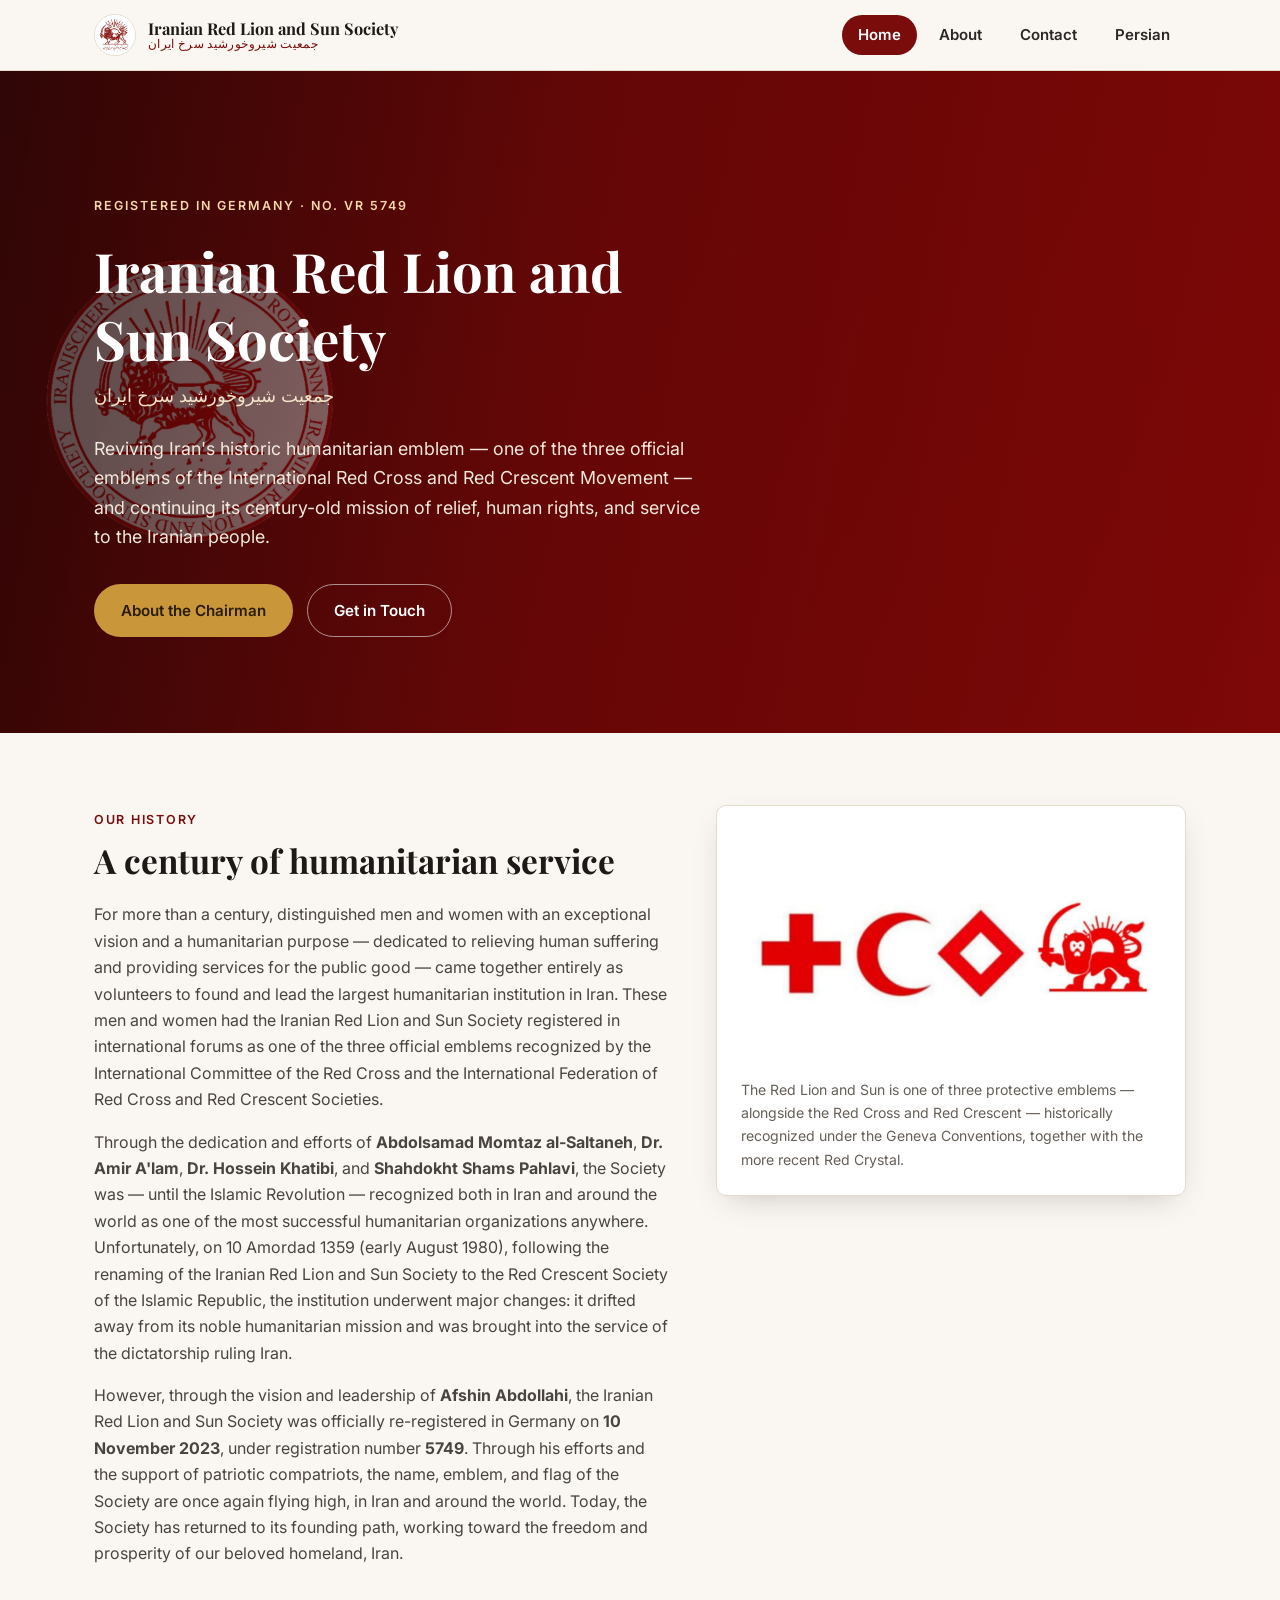
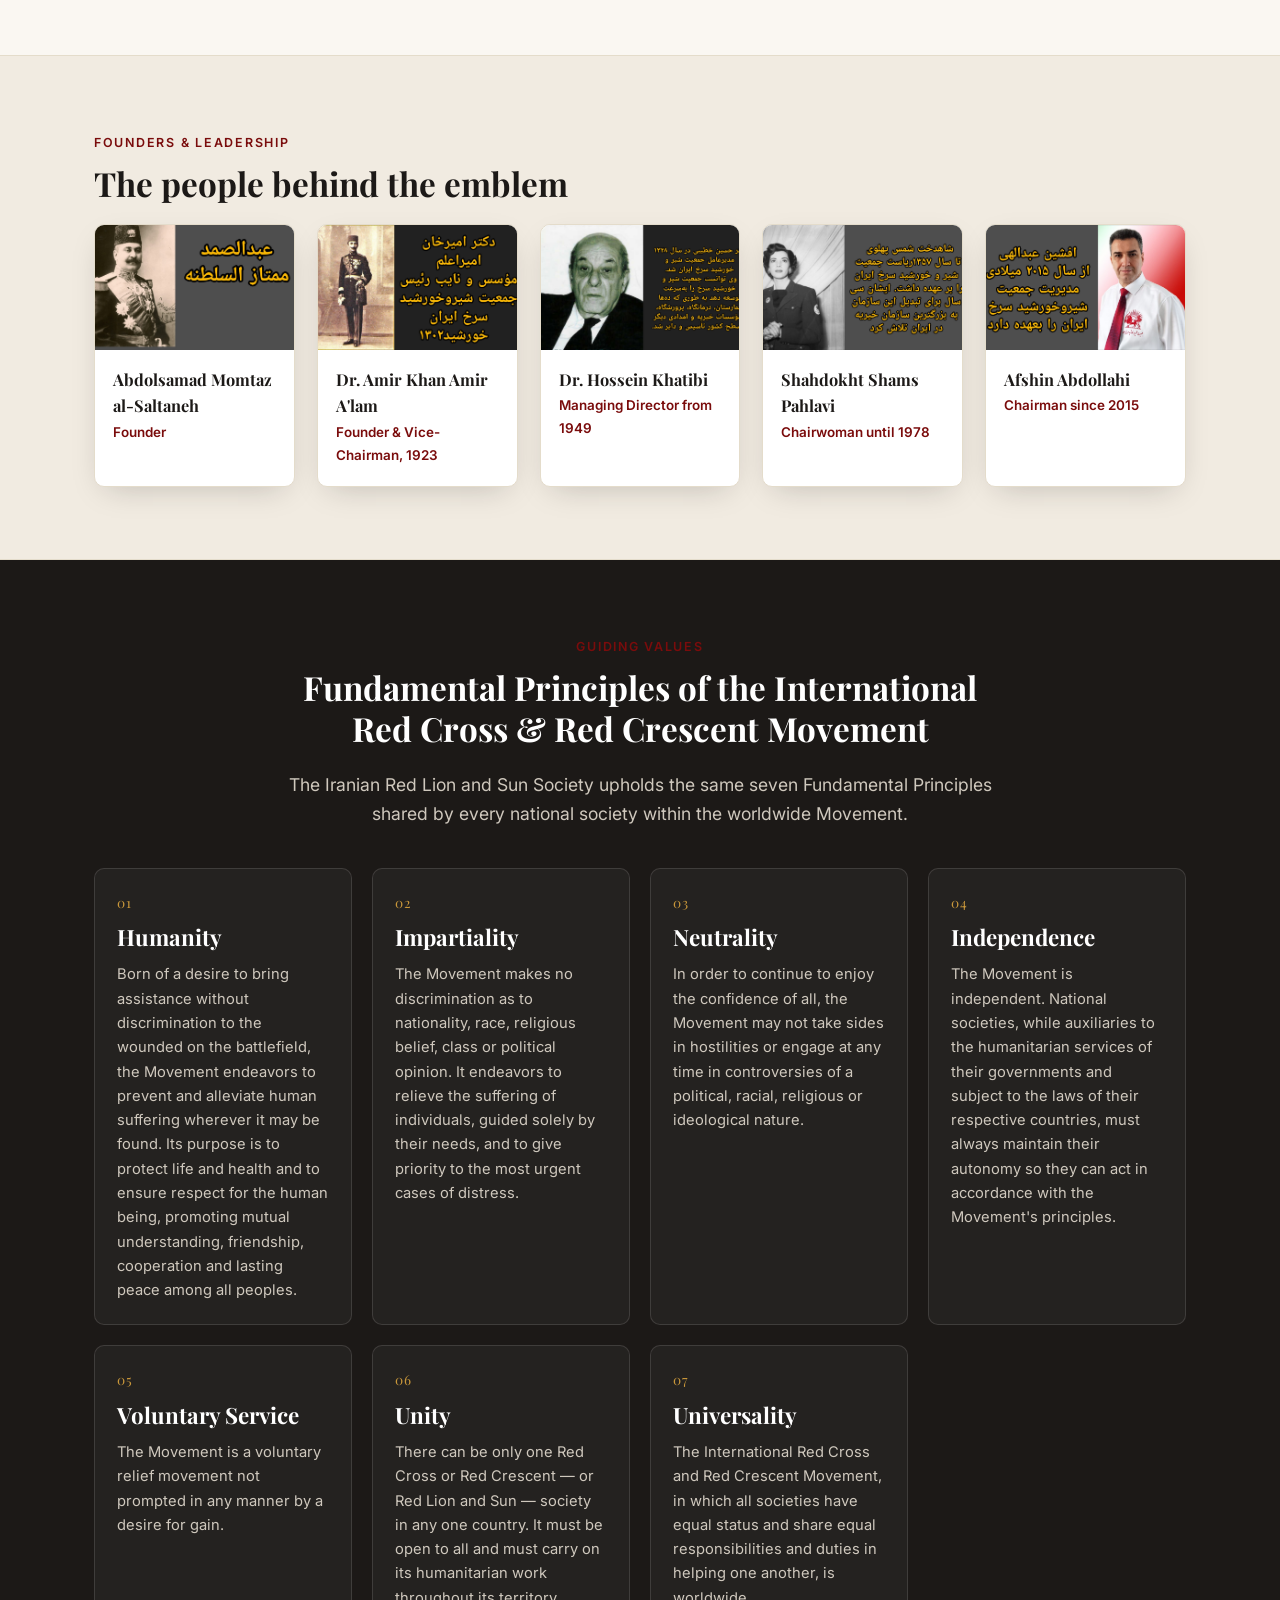
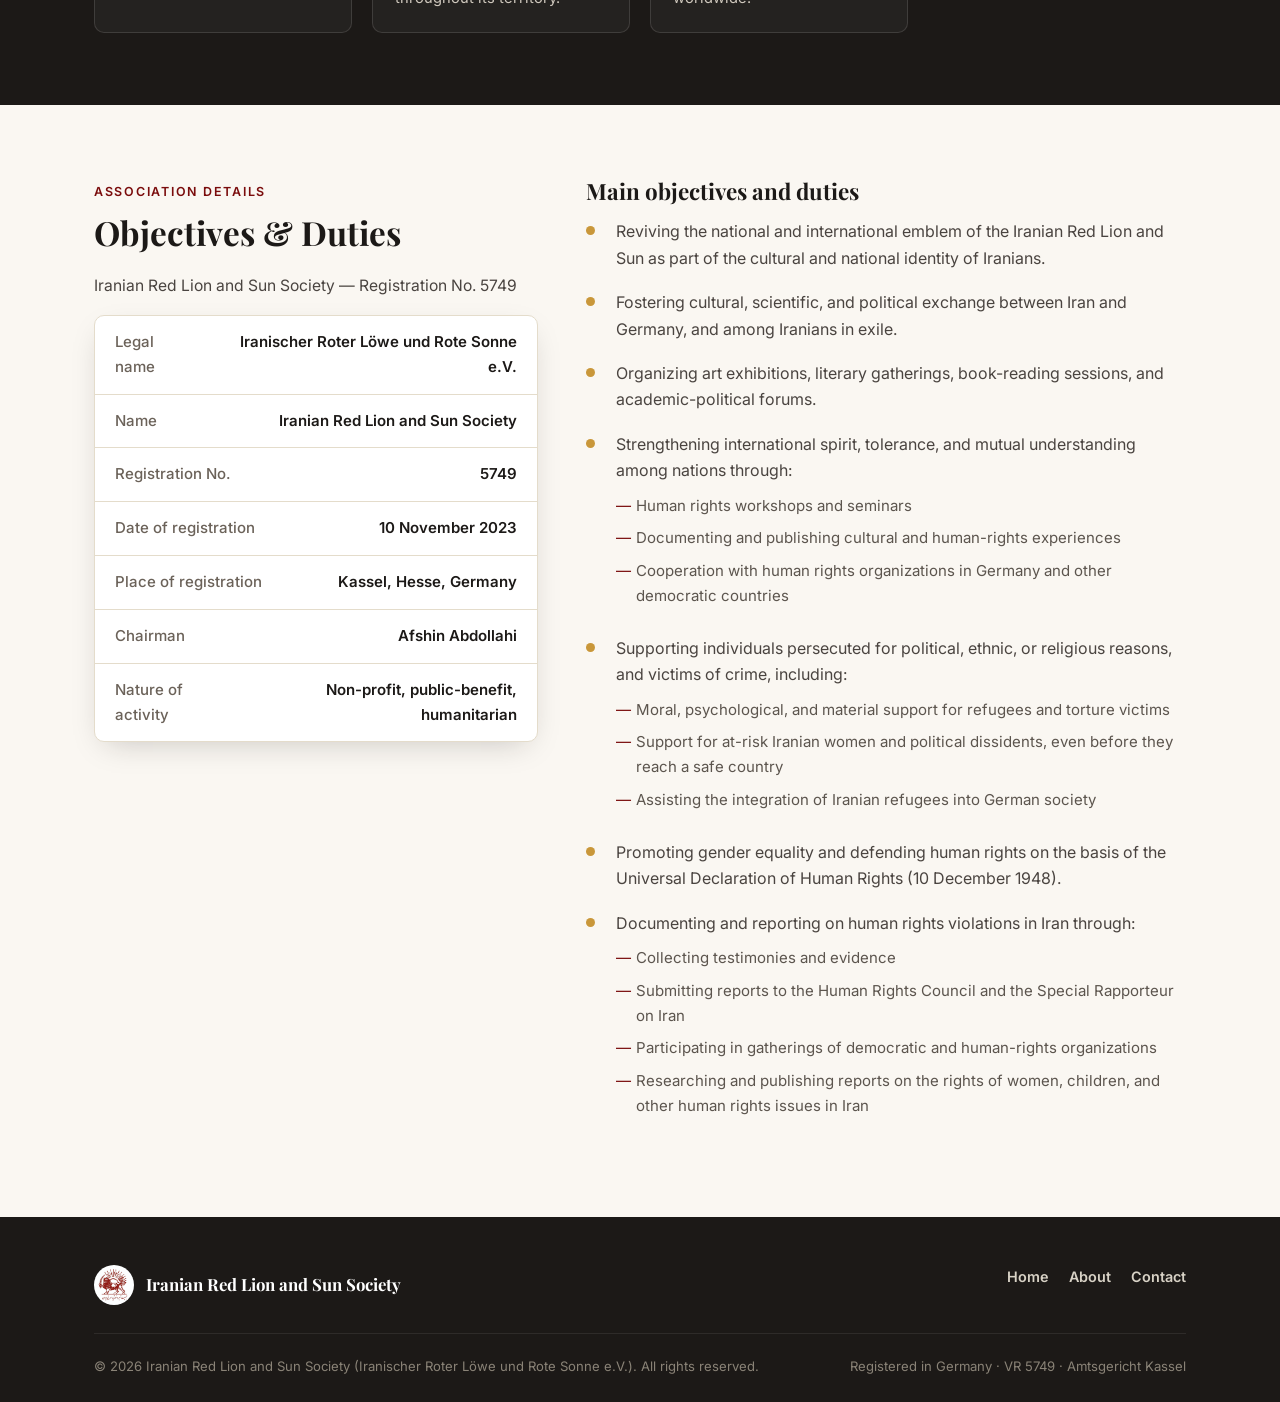
==== index.html @ 27a9e957 "uploadsite" ====
<!DOCTYPE html>
<html lang="en">
<head>
<meta charset="UTF-8">
<meta name="viewport" content="width=device-width, initial-scale=1">
<title>Iranian Red Lion and Sun Society (IRLASS)</title>
<meta name="description" content="Iranian Red Lion and Sun Society e.V. — reviving Iran's historic humanitarian emblem and continuing its mission of relief, human rights and service to the Iranian people.">
<link rel="icon" href="assets/img/favicon.svg" type="image/svg+xml">
<link rel="icon" href="assets/img/favicon.ico">
<link rel="apple-touch-icon" href="assets/img/favicon.ico">
<link rel="stylesheet" href="assets/css/style.css">
</head>
<body>

<header class="site-header">
  <div class="site-header__inner">
    <a class="brand" href="index.html">
      <img class="brand__mark" src="assets/img/emblem-lion-sun.jpeg" alt="Emblem of the Iranian Red Lion and Sun Society">
      <span class="brand__text">
        <span class="brand__title">Iranian Red Lion and Sun Society</span>
        <span class="brand__subtitle">جمعیت شیروخورشید سرخ ایران</span>
      </span>
    </a>
    <button class="nav-toggle" aria-label="Toggle navigation" aria-expanded="false">
      <span></span><span></span><span></span>
    </button>
    <nav class="nav">
      <a class="nav__link is-active" href="index.html">Home</a>
      <a class="nav__link" href="about-me/index.html">About</a>
      <a class="nav__link" href="contact/index.html">Contact</a>
      <a class="nav__link" href="https://www.irlass.org/" target="_blank" rel="noopener">Persian</a>
    </nav>
  </div>
</header>

<section class="hero">
  <img class="hero__bg" src="assets/img/hero-banner.jpeg" alt="">
  <div class="hero__scrim"></div>
  <div class="hero__inner">
    <span class="hero__eyebrow">Registered in Germany · No. VR 5749</span>
    <h1>Iranian Red Lion and Sun Society</h1>
    <p class="hero__persian">جمعیت شیروخورشید سرخ ایران</p>
    <p class="hero__lede">
      Reviving Iran's historic humanitarian emblem — one of the three official emblems of the
      International Red Cross and Red Crescent Movement — and continuing its century-old mission
      of relief, human rights, and service to the Iranian people.
    </p>
    <div class="hero__actions">
      <a class="btn btn--gold" href="about-me/index.html">About the Chairman</a>
      <a class="btn btn--outline" href="contact/index.html">Get in Touch</a>
    </div>
  </div>
</section>

<section class="section">
  <div class="container">
    <div class="history">
      <div class="history__text">
        <span class="eyebrow">Our History</span>
        <h2 class="mt-0">A century of humanitarian service</h2>
        <p>
          For more than a century, distinguished men and women with an exceptional vision and a
          humanitarian purpose — dedicated to relieving human suffering and providing services for
          the public good — came together entirely as volunteers to found and lead the largest
          humanitarian institution in Iran. These men and women had the Iranian Red Lion and Sun
          Society registered in international forums as one of the three official emblems
          recognized by the International Committee of the Red Cross and the International
          Federation of Red Cross and Red Crescent Societies.
        </p>
        <p>
          Through the dedication and efforts of <strong>Abdolsamad Momtaz al-Saltaneh</strong>,
          <strong>Dr. Amir A'lam</strong>, <strong>Dr. Hossein Khatibi</strong>, and
          <strong>Shahdokht Shams Pahlavi</strong>, the Society was — until the Islamic Revolution —
          recognized both in Iran and around the world as one of the most successful humanitarian
          organizations anywhere. Unfortunately, on 10 Amordad 1359 (early August 1980), following
          the renaming of the Iranian Red Lion and Sun Society to the Red Crescent Society of the
          Islamic Republic, the institution underwent major changes: it drifted away from its noble
          humanitarian mission and was brought into the service of the dictatorship ruling Iran.
        </p>
        <p>
          However, through the vision and leadership of <strong>Afshin Abdollahi</strong>, the
          Iranian Red Lion and Sun Society was officially re-registered in Germany on
          <strong>10 November 2023</strong>, under registration number <strong>5749</strong>.
          Through his efforts and the support of patriotic compatriots, the name, emblem, and flag
          of the Society are once again flying high, in Iran and around the world. Today, the
          Society has returned to its founding path, working toward the freedom and prosperity of
          our beloved homeland, Iran.
        </p>
      </div>
      <aside class="history__aside">
        <img src="assets/img/four-emblems.jpeg" alt="The four official emblems of the International Red Cross and Red Crescent Movement: the Red Cross, Red Crescent, Red Crystal, and the Red Lion and Sun">
        <p>The Red Lion and Sun is one of three protective emblems — alongside the Red Cross and
        Red Crescent — historically recognized under the Geneva Conventions, together with the
        more recent Red Crystal.</p>
      </aside>
    </div>
  </div>
</section>

<section class="section section--alt">
  <div class="container">
    <span class="eyebrow">Founders & Leadership</span>
    <h2>The people behind the emblem</h2>
    <div class="gallery">
      <article class="founder-card">
        <div class="founder-card__img-wrap">
          <img src="assets/img/founder-momtaz.jpeg" alt="Portrait of Abdolsamad Momtaz al-Saltaneh">
        </div>
        <div class="founder-card__body">
          <div class="founder-card__name">Abdolsamad Momtaz al-Saltaneh</div>
          <div class="founder-card__role">Founder</div>
        </div>
      </article>
      <article class="founder-card">
        <div class="founder-card__img-wrap">
          <img src="assets/img/founder-amiralam.jpeg" alt="Portrait of Dr. Amir Khan Amir A'lam">
        </div>
        <div class="founder-card__body">
          <div class="founder-card__name">Dr. Amir Khan Amir A'lam</div>
          <div class="founder-card__role">Founder & Vice-Chairman, 1923</div>
        </div>
      </article>
      <article class="founder-card">
        <div class="founder-card__img-wrap">
          <img src="assets/img/founder-khatibi.jpeg" alt="Portrait of Dr. Hossein Khatibi">
        </div>
        <div class="founder-card__body">
          <div class="founder-card__name">Dr. Hossein Khatibi</div>
          <div class="founder-card__role">Managing Director from 1949</div>
        </div>
      </article>
      <article class="founder-card">
        <div class="founder-card__img-wrap">
          <img src="assets/img/founder-shams-pahlavi.jpeg" alt="Portrait of Shahdokht Shams Pahlavi">
        </div>
        <div class="founder-card__body">
          <div class="founder-card__name">Shahdokht Shams Pahlavi</div>
          <div class="founder-card__role">Chairwoman until 1978</div>
        </div>
      </article>
      <article class="founder-card">
        <div class="founder-card__img-wrap">
          <img src="assets/img/chairman-afshin-abdollahi.jpeg" alt="Portrait of Afshin Abdollahi">
        </div>
        <div class="founder-card__body">
          <div class="founder-card__name">Afshin Abdollahi</div>
          <div class="founder-card__role">Chairman since 2015</div>
        </div>
      </article>
    </div>
  </div>
</section>

<section class="section section--dark">
  <div class="container">
    <div class="section-head center">
      <span class="eyebrow">Guiding Values</span>
      <h2>Fundamental Principles of the International Red Cross & Red Crescent Movement</h2>
      <p class="lede">The Iranian Red Lion and Sun Society upholds the same seven Fundamental
      Principles shared by every national society within the worldwide Movement.</p>
    </div>
    <div class="principles">
      <div class="principle-card">
        <div class="principle-card__num">01</div>
        <h3>Humanity</h3>
        <p>Born of a desire to bring assistance without discrimination to the wounded on the
        battlefield, the Movement endeavors to prevent and alleviate human suffering wherever it
        may be found. Its purpose is to protect life and health and to ensure respect for the
        human being, promoting mutual understanding, friendship, cooperation and lasting peace
        among all peoples.</p>
      </div>
      <div class="principle-card">
        <div class="principle-card__num">02</div>
        <h3>Impartiality</h3>
        <p>The Movement makes no discrimination as to nationality, race, religious belief, class
        or political opinion. It endeavors to relieve the suffering of individuals, guided solely
        by their needs, and to give priority to the most urgent cases of distress.</p>
      </div>
      <div class="principle-card">
        <div class="principle-card__num">03</div>
        <h3>Neutrality</h3>
        <p>In order to continue to enjoy the confidence of all, the Movement may not take sides
        in hostilities or engage at any time in controversies of a political, racial, religious
        or ideological nature.</p>
      </div>
      <div class="principle-card">
        <div class="principle-card__num">04</div>
        <h3>Independence</h3>
        <p>The Movement is independent. National societies, while auxiliaries to the humanitarian
        services of their governments and subject to the laws of their respective countries, must
        always maintain their autonomy so they can act in accordance with the Movement's
        principles.</p>
      </div>
      <div class="principle-card">
        <div class="principle-card__num">05</div>
        <h3>Voluntary Service</h3>
        <p>The Movement is a voluntary relief movement not prompted in any manner by a desire for
        gain.</p>
      </div>
      <div class="principle-card">
        <div class="principle-card__num">06</div>
        <h3>Unity</h3>
        <p>There can be only one Red Cross or Red Crescent — or Red Lion and Sun — society in any
        one country. It must be open to all and must carry on its humanitarian work throughout
        its territory.</p>
      </div>
      <div class="principle-card">
        <div class="principle-card__num">07</div>
        <h3>Universality</h3>
        <p>The International Red Cross and Red Crescent Movement, in which all societies have
        equal status and share equal responsibilities and duties in helping one another, is
        worldwide.</p>
      </div>
    </div>
  </div>
</section>

<section class="section">
  <div class="container">
    <div class="objectives-grid">
      <div>
        <span class="eyebrow">Association Details</span>
        <h2 class="mt-0">Objectives & Duties</h2>
        <p class="lede" style="font-size:0.98rem;">Iranian Red Lion and Sun Society —
        Registration No. 5749</p>
        <ul class="fact-list">
          <li><span class="k">Legal name</span><span class="v">Iranischer Roter Löwe und Rote Sonne e.V.</span></li>
          <li><span class="k">Name</span><span class="v">Iranian Red Lion and Sun Society</span></li>
          <li><span class="k">Registration No.</span><span class="v">5749</span></li>
          <li><span class="k">Date of registration</span><span class="v">10 November 2023</span></li>
          <li><span class="k">Place of registration</span><span class="v">Kassel, Hesse, Germany</span></li>
          <li><span class="k">Chairman</span><span class="v">Afshin Abdollahi</span></li>
          <li><span class="k">Nature of activity</span><span class="v">Non-profit, public-benefit, humanitarian</span></li>
        </ul>
      </div>
      <div>
        <h3 class="mt-0">Main objectives and duties</h3>
        <ul class="obj-list">
          <li>Reviving the national and international emblem of the Iranian Red Lion and Sun as
          part of the cultural and national identity of Iranians.</li>
          <li>Fostering cultural, scientific, and political exchange between Iran and Germany, and
          among Iranians in exile.</li>
          <li>Organizing art exhibitions, literary gatherings, book-reading sessions, and
          academic-political forums.</li>
          <li>Strengthening international spirit, tolerance, and mutual understanding among
          nations through:
            <ul>
              <li>Human rights workshops and seminars</li>
              <li>Documenting and publishing cultural and human-rights experiences</li>
              <li>Cooperation with human rights organizations in Germany and other democratic
              countries</li>
            </ul>
          </li>
          <li>Supporting individuals persecuted for political, ethnic, or religious reasons, and
          victims of crime, including:
            <ul>
              <li>Moral, psychological, and material support for refugees and torture victims</li>
              <li>Support for at-risk Iranian women and political dissidents, even before they
              reach a safe country</li>
              <li>Assisting the integration of Iranian refugees into German society</li>
            </ul>
          </li>
          <li>Promoting gender equality and defending human rights on the basis of the Universal
          Declaration of Human Rights (10 December 1948).</li>
          <li>Documenting and reporting on human rights violations in Iran through:
            <ul>
              <li>Collecting testimonies and evidence</li>
              <li>Submitting reports to the Human Rights Council and the Special Rapporteur on
              Iran</li>
              <li>Participating in gatherings of democratic and human-rights organizations</li>
              <li>Researching and publishing reports on the rights of women, children, and other
              human rights issues in Iran</li>
            </ul>
          </li>
        </ul>
      </div>
    </div>
  </div>
</section>

<footer class="site-footer">
  <div class="container">
    <div class="site-footer__top">
      <div class="site-footer__brand">
        <img src="assets/img/emblem-lion-sun.jpeg" alt="Emblem of the Iranian Red Lion and Sun Society">
        <strong>Iranian Red Lion and Sun Society</strong>
      </div>
      <nav>
        <a href="index.html">Home</a>
        <a href="about-me/index.html">About</a>
        <a href="contact/index.html">Contact</a>
      </nav>
    </div>
    <div class="site-footer__bottom">
      <span>© 2026 Iranian Red Lion and Sun Society (Iranischer Roter Löwe und Rote Sonne e.V.). All rights reserved.</span>
      <span>Registered in Germany · VR 5749 · Amtsgericht Kassel</span>
    </div>
  </div>
</footer>

<script src="assets/js/main.js"></script>
</body>
</html>
---- assets/css/style.css ----
/* ==========================================================================
   Iranian Red Lion and Sun Society (IRLASS) — site stylesheet
   ========================================================================== */

@import url('https://fonts.googleapis.com/css2?family=Playfair+Display:wght@600;700&family=Inter:wght@400;500;600;700&display=swap');

:root {
  --color-red: #7a0c0c;
  --color-red-dark: #560808;
  --color-red-light: #a3271a;
  --color-gold: #c9973a;
  --color-ink: #1c1917;
  --color-charcoal: #2b2725;
  --color-paper: #faf7f2;
  --color-paper-dim: #f1ebe1;
  --color-line: #e4dccb;
  --font-display: 'Playfair Display', Georgia, 'Times New Roman', serif;
  --font-body: 'Inter', -apple-system, BlinkMacSystemFont, 'Segoe UI', sans-serif;
  --max-width: 1140px;
  --radius: 10px;
  --shadow-soft: 0 10px 30px -12px rgba(28, 25, 23, 0.25);
}

* { box-sizing: border-box; }

html { scroll-behavior: smooth; }

body {
  margin: 0;
  font-family: var(--font-body);
  color: var(--color-ink);
  background: var(--color-paper);
  line-height: 1.65;
  -webkit-font-smoothing: antialiased;
}

img { max-width: 100%; display: block; }

a { color: inherit; text-decoration: none; }

.container {
  width: 100%;
  max-width: var(--max-width);
  margin: 0 auto;
  padding: 0 24px;
}

h1, h2, h3, h4 {
  font-family: var(--font-display);
  color: var(--color-ink);
  line-height: 1.25;
  margin: 0 0 0.6em;
}

h2 { font-size: clamp(1.6rem, 2.6vw, 2.15rem); }
h3 { font-size: clamp(1.15rem, 1.8vw, 1.4rem); }

p { margin: 0 0 1em; }

.eyebrow {
  display: inline-block;
  font-size: 0.78rem;
  font-weight: 600;
  letter-spacing: 0.14em;
  text-transform: uppercase;
  color: var(--color-red);
  margin-bottom: 0.75em;
}

.section {
  padding: 72px 0;
}

.section--tight { padding: 48px 0; }

.section--alt {
  background: var(--color-paper-dim);
  border-top: 1px solid var(--color-line);
  border-bottom: 1px solid var(--color-line);
}

.section--dark {
  background: var(--color-ink);
  color: #ece7df;
}
.section--dark h2, .section--dark h3 { color: #fff; }

.section-head {
  max-width: 720px;
  margin: 0 0 2.5rem;
}
.section-head.center { margin-left: auto; margin-right: auto; text-align: center; }

.lede {
  font-size: 1.1rem;
  color: #4a4440;
}
.section--dark .lede { color: #cfc8bd; }

/* ---------- Header ---------- */
.site-header {
  position: sticky;
  top: 0;
  z-index: 100;
  background: rgba(250, 247, 242, 0.92);
  backdrop-filter: saturate(150%) blur(8px);
  border-bottom: 1px solid var(--color-line);
}

.site-header__inner {
  max-width: var(--max-width);
  margin: 0 auto;
  padding: 14px 24px;
  display: flex;
  align-items: center;
  justify-content: space-between;
  gap: 16px;
}

.brand {
  display: flex;
  align-items: center;
  gap: 12px;
  min-width: 0;
}

.brand__mark {
  width: 42px;
  height: 42px;
  border-radius: 50%;
  object-fit: contain;
  background: #fff;
  border: 1px solid var(--color-line);
  flex-shrink: 0;
}

.brand__text { display: flex; flex-direction: column; line-height: 1.15; }
.brand__title {
  font-family: var(--font-display);
  font-weight: 700;
  font-size: 1.02rem;
  color: var(--color-ink);
  white-space: nowrap;
}
.brand__subtitle {
  font-size: 0.72rem;
  color: var(--color-red);
  letter-spacing: 0.03em;
  white-space: nowrap;
}

.nav {
  display: flex;
  align-items: center;
  gap: 6px;
}

.nav__link {
  padding: 8px 16px;
  font-weight: 600;
  font-size: 0.94rem;
  border-radius: 999px;
  color: var(--color-charcoal);
  transition: background 0.15s ease, color 0.15s ease;
}
.nav__link:hover { background: var(--color-paper-dim); }
.nav__link.is-active { background: var(--color-red); color: #fff; }

.nav-toggle {
  display: none;
  border: none;
  background: none;
  cursor: pointer;
  padding: 8px;
}
.nav-toggle span {
  display: block;
  width: 24px;
  height: 2px;
  background: var(--color-ink);
  margin: 5px 0;
  transition: transform 0.2s ease, opacity 0.2s ease;
}

/* ---------- Hero ---------- */
.hero {
  position: relative;
  color: #fff;
  background: linear-gradient(115deg, var(--color-red-dark) 0%, var(--color-red) 55%, var(--color-red-light) 100%);
  overflow: hidden;
}
.hero__bg {
  position: absolute;
  inset: 0;
  width: 100%;
  height: 100%;
  object-fit: cover;
  opacity: 0.9;
  mix-blend-mode: normal;
}
.hero__scrim {
  position: absolute;
  inset: 0;
  background: linear-gradient(100deg, rgba(20, 6, 6, 0.72) 0%, rgba(86, 8, 8, 0.55) 45%, rgba(122, 12, 12, 0.15) 100%);
}
.hero__inner {
  position: relative;
  max-width: var(--max-width);
  margin: 0 auto;
  padding: 120px 24px 96px;
}
.hero__eyebrow {
  display: inline-flex;
  align-items: center;
  gap: 8px;
  font-size: 0.78rem;
  font-weight: 600;
  letter-spacing: 0.16em;
  text-transform: uppercase;
  color: #f3d9a9;
  margin-bottom: 1.25rem;
}
.hero h1 {
  color: #fff;
  font-size: clamp(2.1rem, 5vw, 3.4rem);
  max-width: 16ch;
  margin-bottom: 0.5rem;
}
.hero__persian {
  font-size: 1.1rem;
  color: #f3e3c8;
  margin-bottom: 1.5rem;
}
.hero__lede {
  max-width: 56ch;
  font-size: 1.12rem;
  color: #f2e9dd;
  margin-bottom: 2rem;
}
.hero__actions { display: flex; gap: 14px; flex-wrap: wrap; }

.btn {
  display: inline-flex;
  align-items: center;
  gap: 8px;
  padding: 13px 26px;
  border-radius: 999px;
  font-weight: 600;
  font-size: 0.95rem;
  border: 1px solid transparent;
  cursor: pointer;
  transition: transform 0.15s ease, background 0.15s ease, color 0.15s ease, border-color .15s ease;
}
.btn:hover { transform: translateY(-1px); }
.btn--gold { background: var(--color-gold); color: #2a1c05; }
.btn--gold:hover { background: #dcab52; }
.btn--outline { border-color: rgba(255,255,255,0.55); color: #fff; }
.btn--outline:hover { background: rgba(255,255,255,0.12); }
.btn--solid { background: var(--color-red); color: #fff; }
.btn--solid:hover { background: var(--color-red-light); }

/* ---------- History ---------- */
.history {
  display: grid;
  grid-template-columns: 1.1fr 0.9fr;
  gap: 48px;
  align-items: start;
}
.history__text p { color: #4a4440; }
.history__aside {
  background: #fff;
  border: 1px solid var(--color-line);
  border-radius: var(--radius);
  padding: 24px;
  box-shadow: var(--shadow-soft);
}
.history__aside img { border-radius: 6px; margin-bottom: 12px; }
.history__aside p {
  font-size: 0.88rem;
  color: #665f57;
  margin: 0;
}

/* ---------- Founders gallery ---------- */
.gallery {
  display: grid;
  grid-template-columns: repeat(auto-fit, minmax(190px, 1fr));
  gap: 22px;
}
.founder-card {
  background: #fff;
  border: 1px solid var(--color-line);
  border-radius: var(--radius);
  overflow: hidden;
  box-shadow: var(--shadow-soft);
}
.founder-card__img-wrap { aspect-ratio: 16/10; overflow: hidden; background: var(--color-charcoal); }
.founder-card__img-wrap img { width: 100%; height: 100%; object-fit: cover; }
.founder-card__body { padding: 16px 18px 20px; }
.founder-card__name {
  font-family: var(--font-display);
  font-weight: 700;
  font-size: 1.02rem;
  margin-bottom: 2px;
}
.founder-card__role {
  font-size: 0.84rem;
  color: var(--color-red);
  font-weight: 600;
}

/* ---------- Principles ---------- */
.principles {
  display: grid;
  grid-template-columns: repeat(auto-fit, minmax(230px, 1fr));
  gap: 20px;
}
.principle-card {
  background: rgba(255,255,255,0.04);
  border: 1px solid rgba(255,255,255,0.12);
  border-radius: var(--radius);
  padding: 22px;
}
.principle-card__num {
  font-family: var(--font-display);
  font-size: 0.85rem;
  color: var(--color-gold);
  letter-spacing: 0.08em;
  margin-bottom: 10px;
}
.principle-card h3 { margin-bottom: 0.5em; }
.principle-card p { color: #cfc8bd; font-size: 0.92rem; margin: 0; }

/* ---------- Objectives ---------- */
.objectives-grid {
  display: grid;
  grid-template-columns: 0.85fr 1.15fr;
  gap: 48px;
  align-items: start;
}
.fact-list {
  list-style: none;
  margin: 0;
  padding: 0;
  background: #fff;
  border: 1px solid var(--color-line);
  border-radius: var(--radius);
  box-shadow: var(--shadow-soft);
}
.fact-list li {
  display: flex;
  justify-content: space-between;
  gap: 16px;
  padding: 14px 20px;
  border-bottom: 1px solid var(--color-line);
  font-size: 0.94rem;
}
.fact-list li:last-child { border-bottom: none; }
.fact-list dt, .fact-list .k { color: #6b6259; font-weight: 500; }
.fact-list .v { font-weight: 600; text-align: right; }

.obj-list {
  list-style: none;
  margin: 0;
  padding: 0;
}
.obj-list > li {
  position: relative;
  padding: 0 0 18px 30px;
  color: #4a4440;
}
.obj-list > li::before {
  content: '';
  position: absolute;
  left: 0;
  top: 8px;
  width: 9px;
  height: 9px;
  border-radius: 50%;
  background: var(--color-gold);
}
.obj-list ul {
  list-style: none;
  margin: 10px 0 0;
  padding: 0;
}
.obj-list ul li {
  position: relative;
  padding: 0 0 8px 20px;
  font-size: 0.94rem;
  color: #5c554e;
}
.obj-list ul li::before {
  content: '—';
  position: absolute;
  left: 0;
  color: var(--color-red);
}

/* ---------- Bio (about page) ---------- */
.bio-part {
  margin-bottom: 3rem;
}
.bio-part__label {
  display: inline-block;
  background: var(--color-red);
  color: #fff;
  font-size: 0.76rem;
  font-weight: 700;
  letter-spacing: 0.08em;
  text-transform: uppercase;
  padding: 5px 14px;
  border-radius: 999px;
  margin-bottom: 14px;
}
.bio-sub {
  font-family: var(--font-display);
  font-weight: 700;
  font-size: 1.15rem;
  margin: 1.6rem 0 0.6rem;
  color: var(--color-red-dark);
}
.bio-list {
  list-style: none;
  margin: 0 0 1.2rem;
  padding: 0;
}
.bio-list li {
  position: relative;
  padding: 8px 0 8px 28px;
  border-bottom: 1px dashed var(--color-line);
  color: #3d3833;
  font-size: 0.98rem;
}
.bio-list li:last-child { border-bottom: none; }
.bio-list li::before {
  content: '\2726';
  position: absolute;
  left: 0;
  top: 8px;
  color: var(--color-gold);
  font-size: 0.85rem;
}

/* ---------- Contact ---------- */
.contact-grid {
  display: grid;
  grid-template-columns: 1fr 1fr;
  gap: 40px;
}
.contact-card {
  background: #fff;
  border: 1px solid var(--color-line);
  border-radius: var(--radius);
  padding: 28px;
  box-shadow: var(--shadow-soft);
}
.contact-card + .contact-card { margin-top: 20px; }
.reg-table { width: 100%; border-collapse: collapse; font-size: 0.94rem; }
.reg-table td { padding: 8px 0; border-bottom: 1px solid var(--color-line); }
.reg-table td:first-child { color: #6b6259; width: 46%; }
.reg-table td:last-child { font-weight: 600; }
.reg-table tr:last-child td { border-bottom: none; }

.social-links { display: flex; flex-direction: column; gap: 12px; }
.social-link {
  display: flex;
  align-items: center;
  gap: 14px;
  padding: 14px 18px;
  border: 1px solid var(--color-line);
  border-radius: var(--radius);
  background: #fff;
  transition: border-color .15s ease, transform .15s ease;
}
.social-link:hover { border-color: var(--color-red); transform: translateX(2px); }
.social-link__icon {
  width: 38px;
  height: 38px;
  border-radius: 50%;
  display: flex;
  align-items: center;
  justify-content: center;
  background: var(--color-paper-dim);
  color: var(--color-red);
  flex-shrink: 0;
}
.social-link__label { font-weight: 700; font-size: 0.95rem; }
.social-link__url { font-size: 0.82rem; color: #6b6259; word-break: break-all; }

.notice {
  border-left: 3px solid var(--color-gold);
  background: var(--color-paper-dim);
  padding: 16px 20px;
  border-radius: 0 var(--radius) var(--radius) 0;
  font-size: 0.94rem;
  color: #4a4440;
}

/* ---------- Footer ---------- */
.site-footer {
  background: var(--color-ink);
  color: #b9b2a7;
  padding: 48px 0 24px;
}
.site-footer__top {
  display: flex;
  justify-content: space-between;
  gap: 24px;
  flex-wrap: wrap;
  padding-bottom: 28px;
  border-bottom: 1px solid rgba(255,255,255,0.08);
  margin-bottom: 22px;
}
.site-footer__brand {
  display: flex;
  align-items: center;
  gap: 12px;
}
.site-footer__brand img { width: 40px; height: 40px; border-radius: 50%; background: #fff; }
.site-footer__brand strong { color: #fff; font-family: var(--font-display); font-size: 1.05rem; }
.site-footer nav { display: flex; gap: 20px; flex-wrap: wrap; }
.site-footer nav a { font-size: 0.9rem; font-weight: 600; color: #d8d2c6; }
.site-footer nav a:hover { color: #fff; }
.site-footer__bottom {
  display: flex;
  justify-content: space-between;
  gap: 12px;
  flex-wrap: wrap;
  font-size: 0.82rem;
  color: #8a8377;
}

/* ---------- Utilities ---------- */
.mt-0 { margin-top: 0; }
.text-center { text-align: center; }

/* ---------- Responsive ---------- */
@media (max-width: 880px) {
  .history { grid-template-columns: 1fr; }
  .objectives-grid { grid-template-columns: 1fr; }
  .contact-grid { grid-template-columns: 1fr; }
}

@media (max-width: 760px) {
  .nav { position: fixed; top: 70px; left: 0; right: 0; background: var(--color-paper); flex-direction: column; align-items: stretch; padding: 10px 20px 20px; border-bottom: 1px solid var(--color-line); box-shadow: var(--shadow-soft); transform: translateY(-8px); opacity: 0; pointer-events: none; transition: all .18s ease; }
  .nav.is-open { transform: translateY(0); opacity: 1; pointer-events: auto; }
  .nav__link { text-align: center; }
  .nav-toggle { display: block; }
  .hero__inner { padding: 90px 20px 64px; }
  .section { padding: 52px 0; }
}
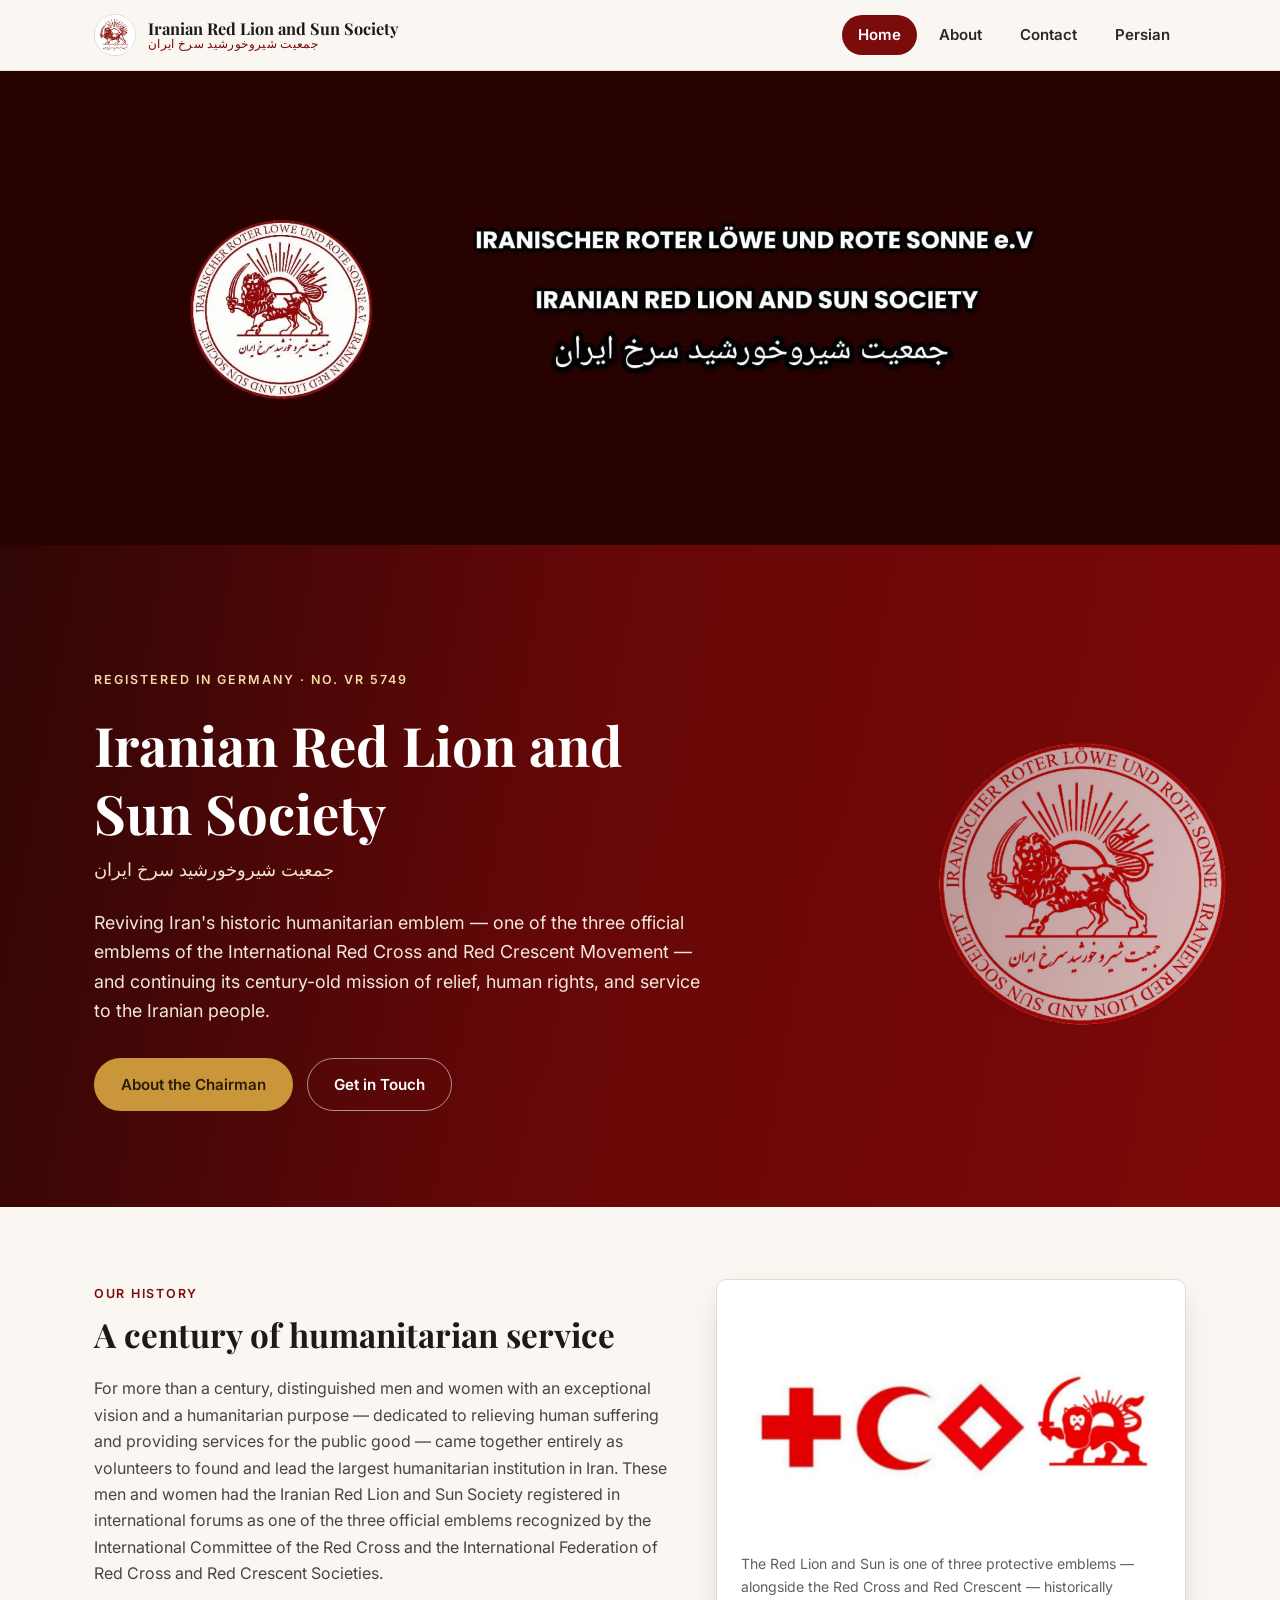
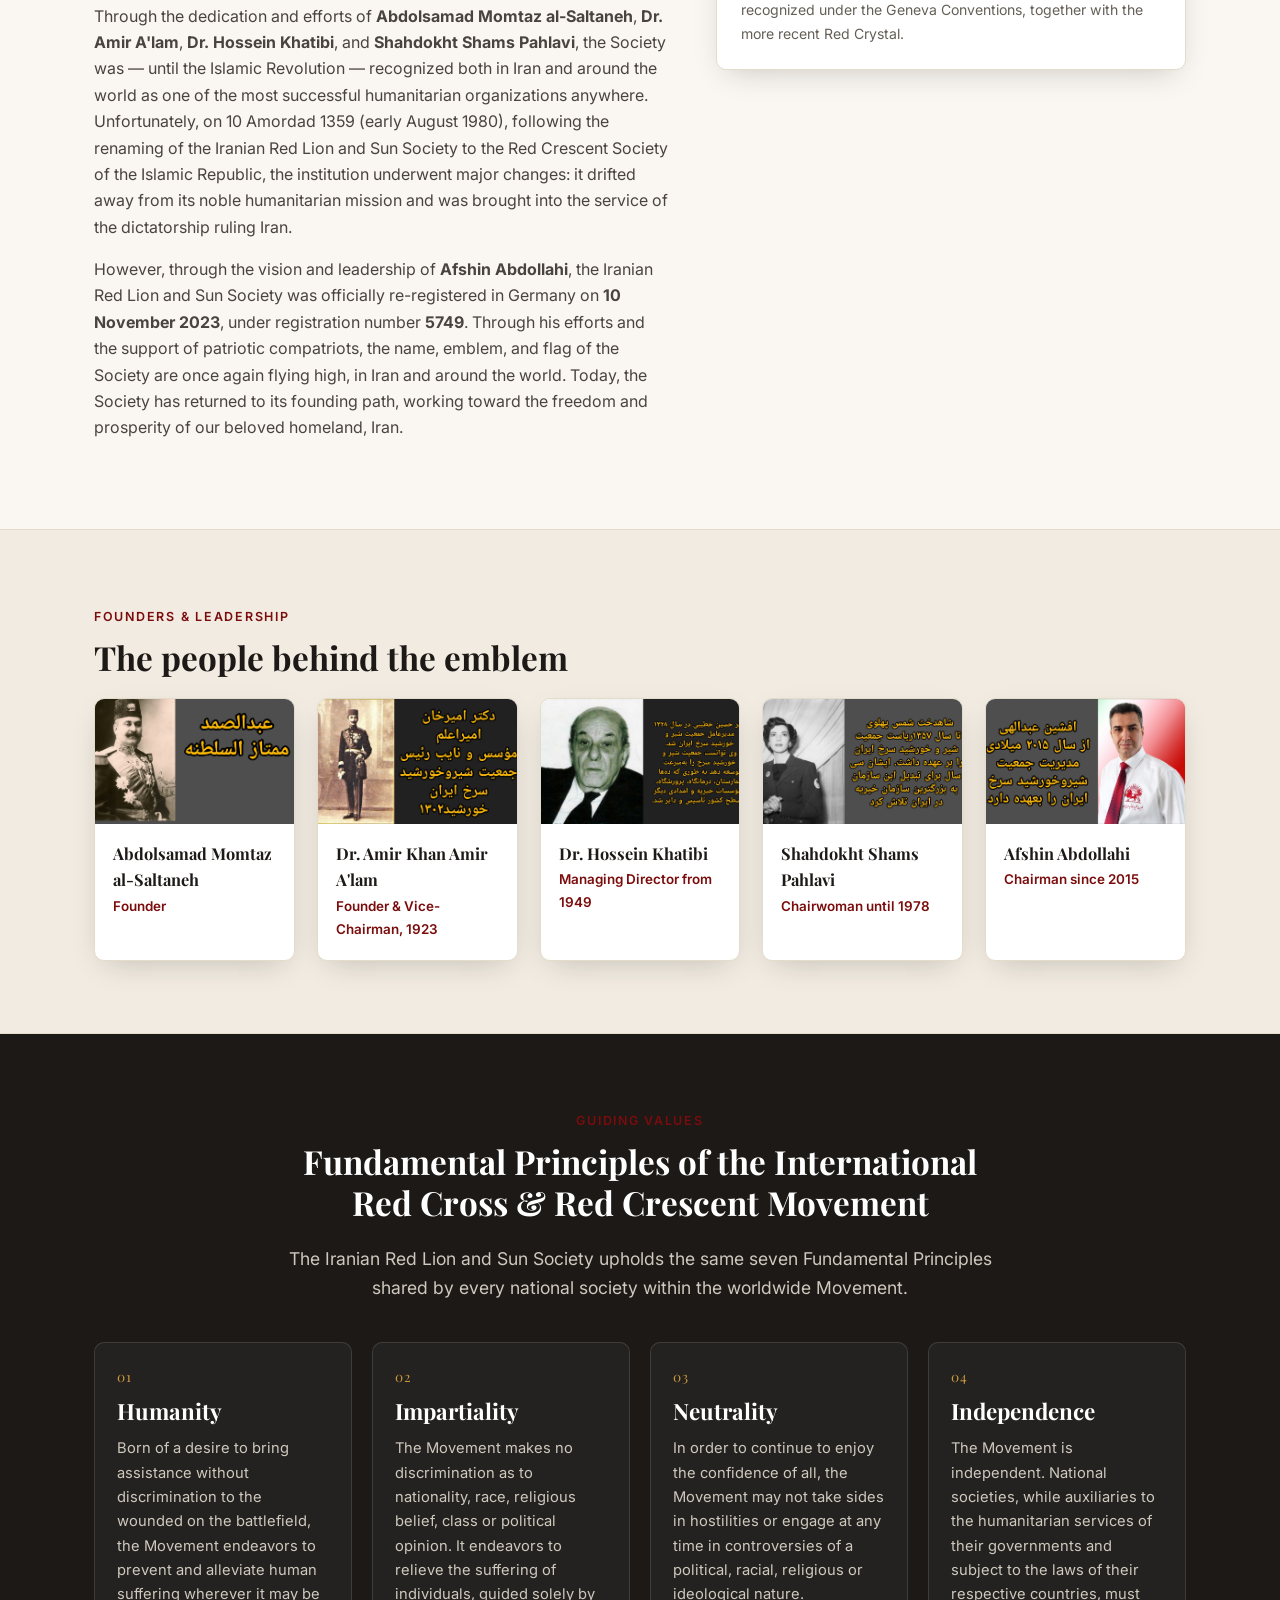
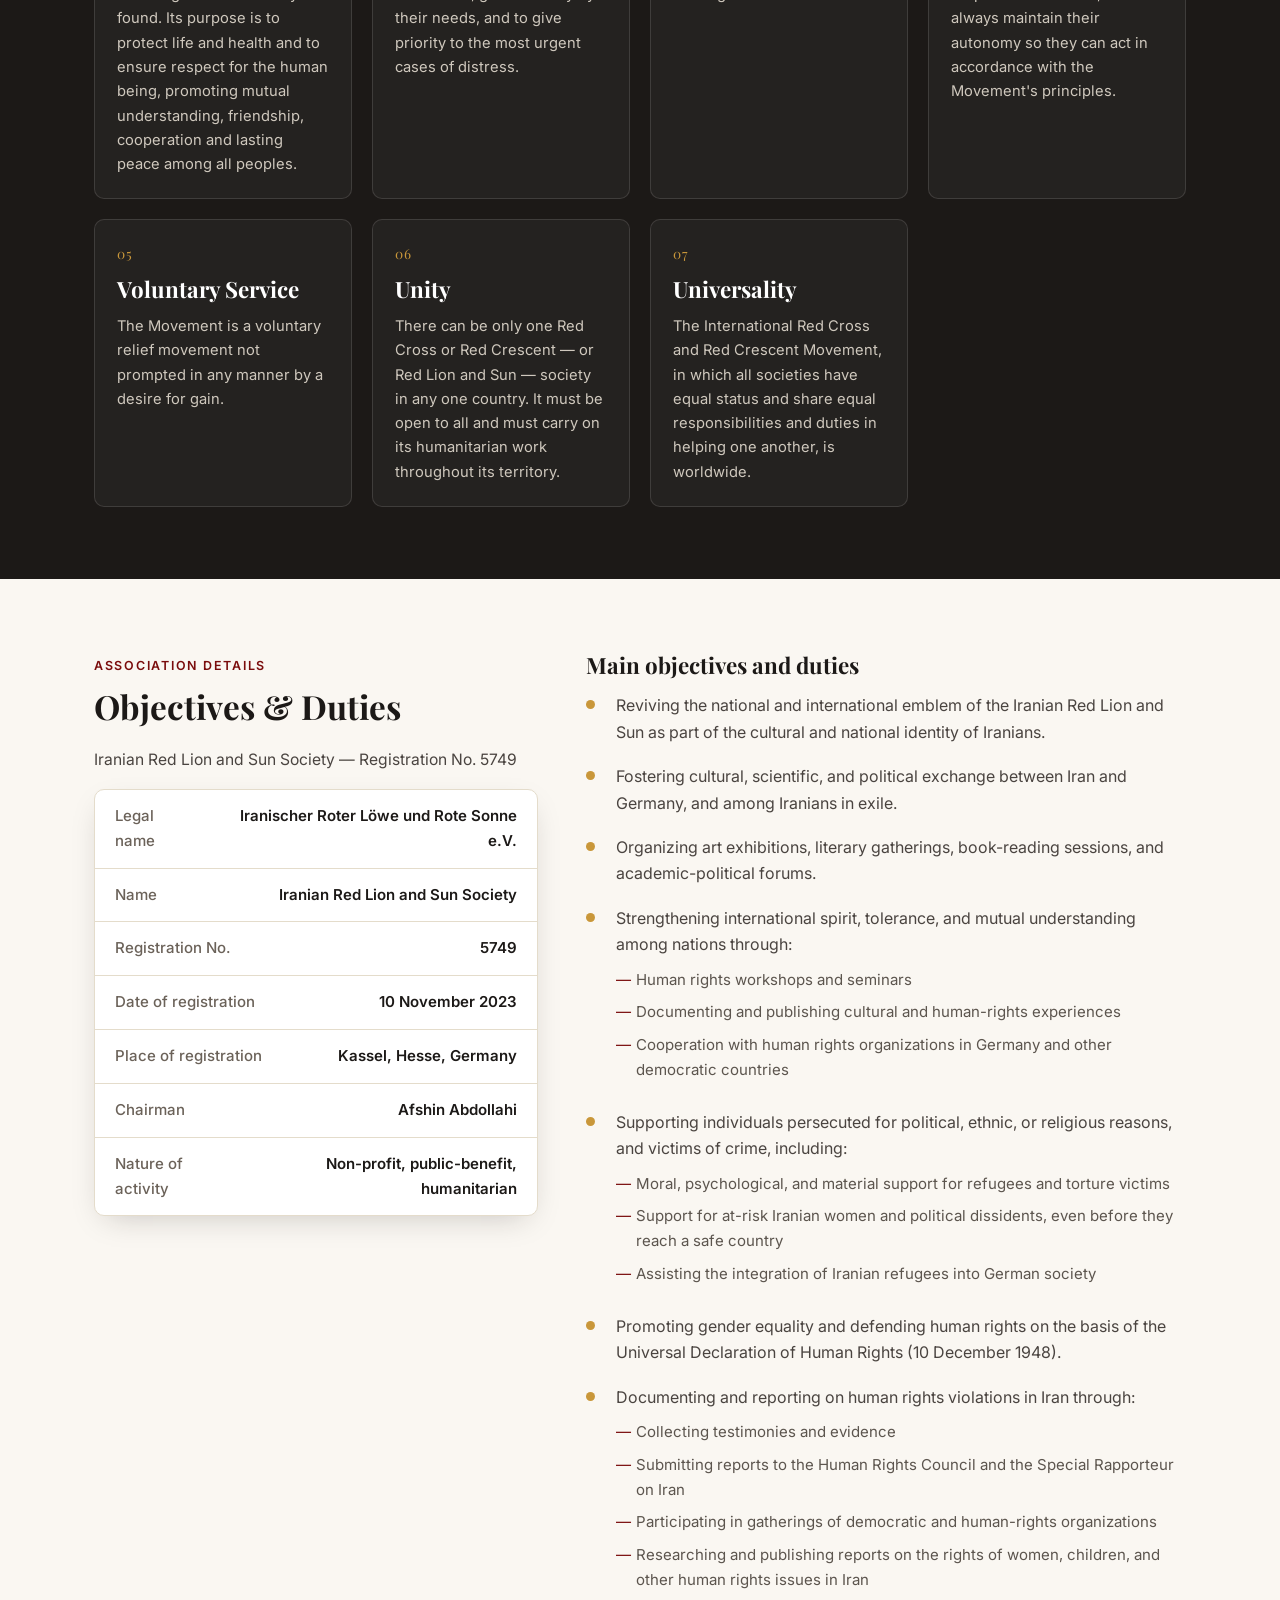
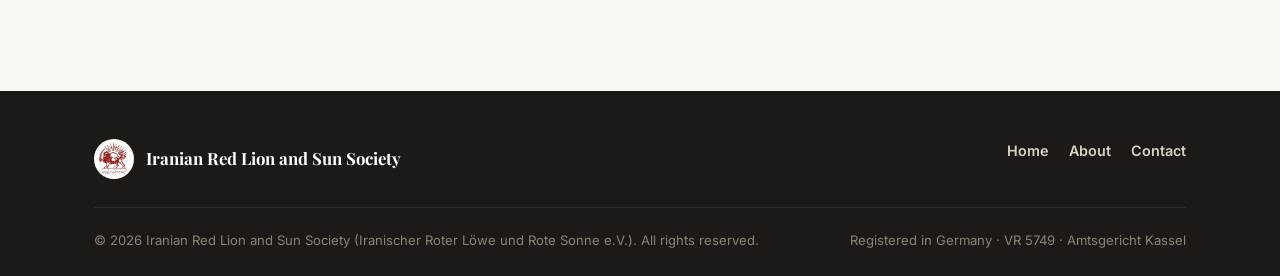
==== commit b7261e9b: "New Banner" ====
--- a/index.html
+++ b/index.html
@@ -32,6 +32,10 @@
     </nav>
   </div>
 </header>
+
+<div class="top-banner">
+  <img src="assets/img/irlass-banner.jpg" alt="Iranian Red Lion and Sun Society — Iranischer Roter Löwe und Rote Sonne e.V.">
+</div>
 
 <section class="hero">
   <img class="hero__bg" src="assets/img/hero-banner.jpeg" alt="">
--- a/assets/css/style.css
+++ b/assets/css/style.css
@@ -182,6 +182,17 @@
   transition: transform 0.2s ease, opacity 0.2s ease;
 }
 
+/* ---------- Top Banner ---------- */
+.top-banner {
+  width: 100%;
+  line-height: 0;
+}
+.top-banner img {
+  width: 100%;
+  height: auto;
+  display: block;
+}
+
 /* ---------- Hero ---------- */
 .hero {
   position: relative;
